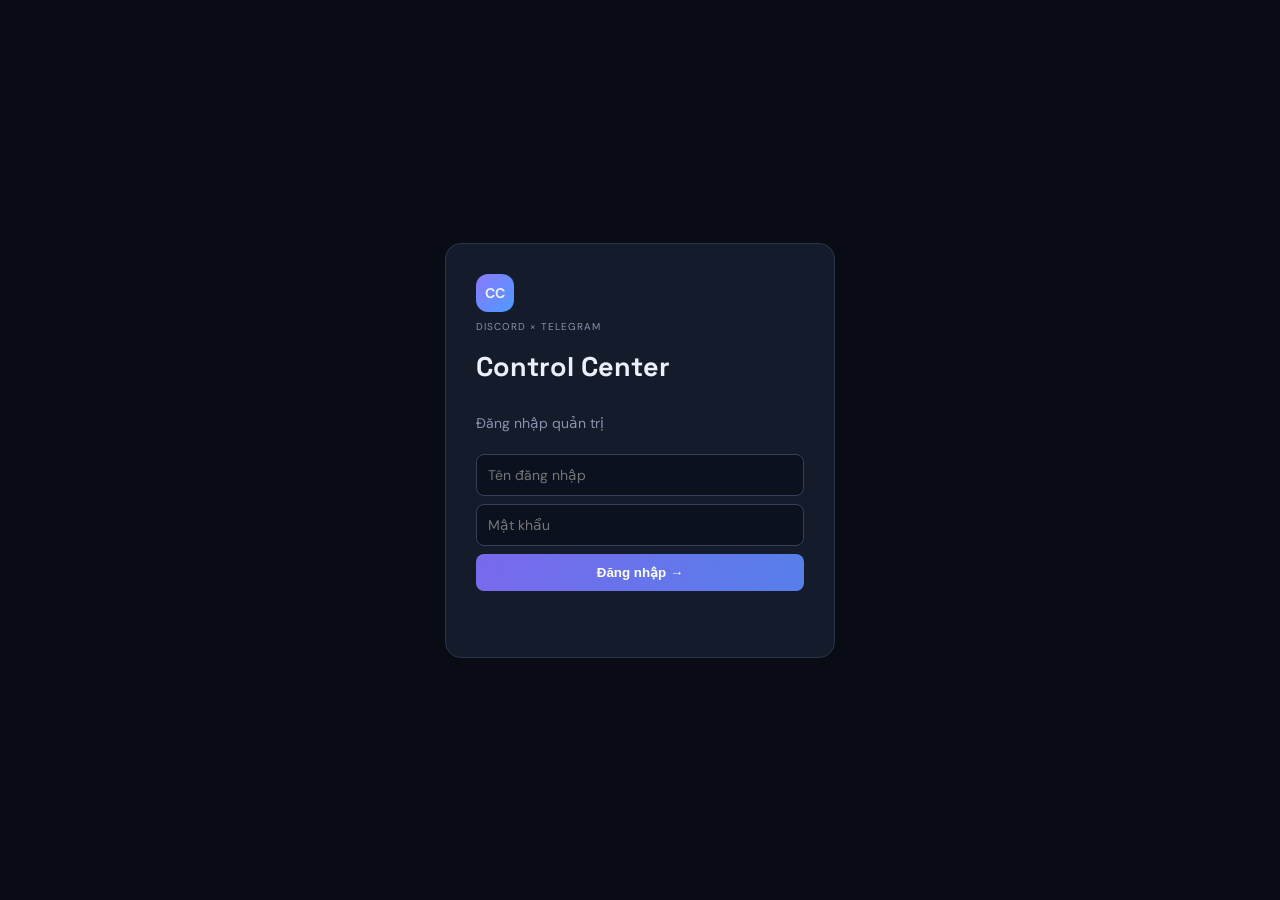
==== login.html @ 08da4bee "Add files via upload" ====
<!doctype html>
<html lang="vi">
<head>
  <meta charset="utf-8">
  <meta name="viewport" content="width=device-width,initial-scale=1">
  <title>Control Center Login</title>
  <link rel="stylesheet" href="./style.css">
</head>
<body class="login">
  <form id="loginForm">
    <div class="logo">CC</div>
    <small>DISCORD × TELEGRAM</small>
    <h1>Control Center</h1>
    <p>Đăng nhập quản trị</p>
    <input name="username" placeholder="Tên đăng nhập" required>
    <input name="password" type="password" placeholder="Mật khẩu" required>
    <button type="submit">Đăng nhập →</button>
    <p id="err"></p>
  </form>
  <script src="./config.js"></script>
  <script>
    const API = (window.API_BASE_URL || "").replace(/\\/$/, "");
    const form = document.getElementById("loginForm");
    const err = document.getElementById("err");
    form.onsubmit = async event => {
      event.preventDefault();
      err.textContent = "";
      try {
        const response = await fetch(API + "/api/login", {
          method: "POST",
          headers: { "Content-Type": "application/json" },
          credentials: "include",
          body: JSON.stringify(Object.fromEntries(new FormData(form)))
        });
        const result = await response.json().catch(() => ({}));
        if (response.ok) location.href = "./index.html";
        else err.textContent = result.error || "Đăng nhập thất bại";
      } catch (_) {
        err.textContent = "Không kết nối được backend. Kiểm tra config.js và HTTPS.";
      }
    };
  </script>
</body>
</html>
---- style.css ----
@import url('https://fonts.googleapis.com/css2?family=DM+Sans:wght@400;500;700&family=Space+Grotesk:wght@600;700&display=swap');*{box-sizing:border-box}body{margin:0;background:#090c15;color:#edf0fb;font:14px 'DM Sans',sans-serif}aside{position:fixed;inset:0 auto 0 0;width:220px;background:#101626;border-right:1px solid #28334a;padding:24px 18px}aside h3{font:700 16px 'Space Grotesk'}aside p,small{color:#8793ad;font-size:10px;letter-spacing:1px}nav{display:grid;gap:7px;margin:35px 0}nav a{color:#aeb8ce;text-decoration:none;padding:12px;border-radius:8px}nav a:hover{background:#292545;color:#c9beff}main{margin-left:220px;padding:35px;max-width:1500px}h1,h2{font-family:'Space Grotesk'}h1{font-size:30px;margin:8px 0}h2{font-size:18px}.logo{width:38px;height:38px;display:grid;place-items:center;background:linear-gradient(135deg,#8b78ff,#4c9bff);border-radius:12px;font-weight:bold}.stats{display:grid;grid-template-columns:repeat(4,1fr);gap:13px;margin:25px 0}.stats div,article{background:#141c2c;border:1px solid #29344b;border-radius:13px;padding:18px}.stats b{display:block;font:700 28px 'Space Grotesk';margin-top:10px}.grid{display:grid;grid-template-columns:1fr 1fr;gap:14px}form{display:grid;gap:8px;margin:14px 0}input,select,textarea{background:#0b111e;color:#eef1fb;border:1px solid #34405a;border-radius:8px;padding:11px;font:inherit}textarea{min-height:65px}button{background:linear-gradient(100deg,#7969ed,#567fe9);color:white;border:0;border-radius:8px;padding:11px;font-weight:bold;cursor:pointer}article>div>div{padding:9px 2px;border-top:1px solid #283149;color:#c4cce0;font-size:12px;overflow-wrap:anywhere}.hint{line-height:1.6}.login{min-height:100vh;display:grid;place-items:center}.login form{width:min(390px,90vw);background:#141c2c;border:1px solid #29344b;padding:30px;border-radius:16px}.login h1{font-size:27px}.login p{color:#8793ad}.login #err{color:#ff8188}@media(max-width:800px){aside{width:65px;padding:15px 7px}aside h3,aside p,nav a{font-size:0}nav a{padding:12px 3px}aside button{font-size:9px;padding:8px 2px}main{margin-left:65px;padding:20px 12px}.stats{grid-template-columns:1fr 1fr}.grid{grid-template-columns:1fr}}
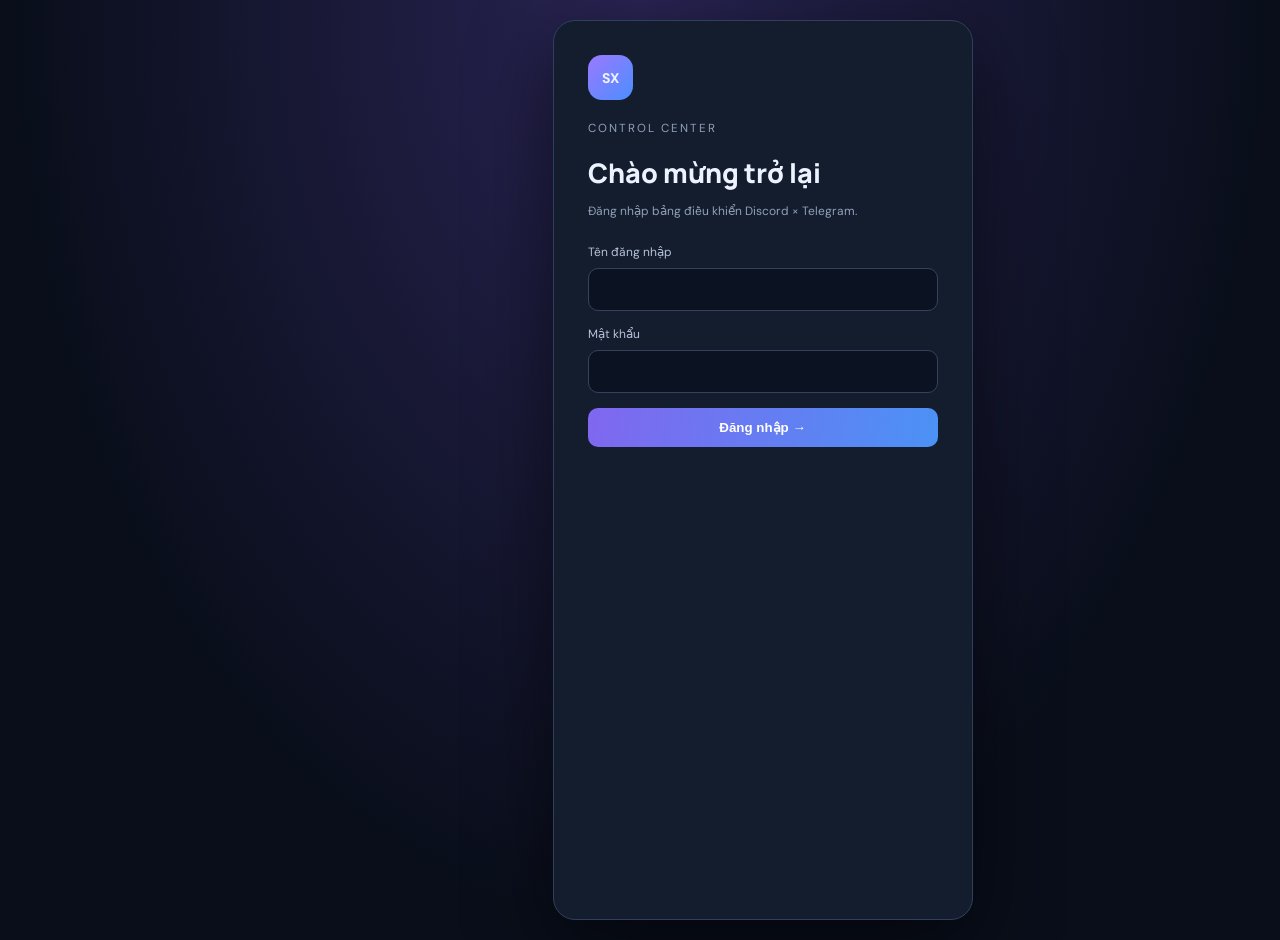
==== commit fb17dd1c: "Add files via upload" ====
--- a/login.html
+++ b/login.html
@@ -1,44 +1 @@
-<!doctype html>
-<html lang="vi">
-<head>
-  <meta charset="utf-8">
-  <meta name="viewport" content="width=device-width,initial-scale=1">
-  <title>Control Center Login</title>
-  <link rel="stylesheet" href="./style.css">
-</head>
-<body class="login">
-  <form id="loginForm">
-    <div class="logo">CC</div>
-    <small>DISCORD × TELEGRAM</small>
-    <h1>Control Center</h1>
-    <p>Đăng nhập quản trị</p>
-    <input name="username" placeholder="Tên đăng nhập" required>
-    <input name="password" type="password" placeholder="Mật khẩu" required>
-    <button type="submit">Đăng nhập →</button>
-    <p id="err"></p>
-  </form>
-  <script src="./config.js"></script>
-  <script>
-    const API = (window.API_BASE_URL || "").replace(/\\/$/, "");
-    const form = document.getElementById("loginForm");
-    const err = document.getElementById("err");
-    form.onsubmit = async event => {
-      event.preventDefault();
-      err.textContent = "";
-      try {
-        const response = await fetch(API + "/api/login", {
-          method: "POST",
-          headers: { "Content-Type": "application/json" },
-          credentials: "include",
-          body: JSON.stringify(Object.fromEntries(new FormData(form)))
-        });
-        const result = await response.json().catch(() => ({}));
-        if (response.ok) location.href = "./index.html";
-        else err.textContent = result.error || "Đăng nhập thất bại";
-      } catch (_) {
-        err.textContent = "Không kết nối được backend. Kiểm tra config.js và HTTPS.";
-      }
-    };
-  </script>
-</body>
-</html>
+<!doctype html><html lang="vi"><head><meta charset="utf-8"><meta name="viewport" content="width=device-width,initial-scale=1"><meta name="theme-color" content="#0b1020"><title>SilentX | Đăng nhập</title><link rel="stylesheet" href="./style.css"></head><body class="loginpage"><main class="loginbox"><b class="logo">SX</b><small>CONTROL CENTER</small><h1>Chào mừng trở lại</h1><p>Đăng nhập bảng điều khiển Discord × Telegram.</p><form id="f"><label>Tên đăng nhập<input name="username" autocomplete="username" required></label><label>Mật khẩu<input name="password" type="password" autocomplete="current-password" required></label><button class="primary">Đăng nhập →</button><div id="err"></div></form></main><script src="./config.js"></script><script>const API=(window.API_BASE_URL||"").replace(/\\/$/,"");f.onsubmit=async e=>{e.preventDefault();err.textContent="";try{let r=await fetch(API+"/api/login",{method:"POST",headers:{"Content-Type":"application/json"},credentials:"include",body:JSON.stringify(Object.fromEntries(new FormData(f)))}),d=await r.json().catch(()=>({}));if(r.ok)location.href="./index.html";else err.textContent=d.error||"Đăng nhập thất bại"}catch(x){err.textContent="Không kết nối backend. Kiểm tra config.js."}}</script></body></html>
--- a/style.css
+++ b/style.css
@@ -1 +1,5 @@
-@import url('https://fonts.googleapis.com/css2?family=DM+Sans:wght@400;500;700&family=Space+Grotesk:wght@600;700&display=swap');*{box-sizing:border-box}body{margin:0;background:#090c15;color:#edf0fb;font:14px 'DM Sans',sans-serif}aside{position:fixed;inset:0 auto 0 0;width:220px;background:#101626;border-right:1px solid #28334a;padding:24px 18px}aside h3{font:700 16px 'Space Grotesk'}aside p,small{color:#8793ad;font-size:10px;letter-spacing:1px}nav{display:grid;gap:7px;margin:35px 0}nav a{color:#aeb8ce;text-decoration:none;padding:12px;border-radius:8px}nav a:hover{background:#292545;color:#c9beff}main{margin-left:220px;padding:35px;max-width:1500px}h1,h2{font-family:'Space Grotesk'}h1{font-size:30px;margin:8px 0}h2{font-size:18px}.logo{width:38px;height:38px;display:grid;place-items:center;background:linear-gradient(135deg,#8b78ff,#4c9bff);border-radius:12px;font-weight:bold}.stats{display:grid;grid-template-columns:repeat(4,1fr);gap:13px;margin:25px 0}.stats div,article{background:#141c2c;border:1px solid #29344b;border-radius:13px;padding:18px}.stats b{display:block;font:700 28px 'Space Grotesk';margin-top:10px}.grid{display:grid;grid-template-columns:1fr 1fr;gap:14px}form{display:grid;gap:8px;margin:14px 0}input,select,textarea{background:#0b111e;color:#eef1fb;border:1px solid #34405a;border-radius:8px;padding:11px;font:inherit}textarea{min-height:65px}button{background:linear-gradient(100deg,#7969ed,#567fe9);color:white;border:0;border-radius:8px;padding:11px;font-weight:bold;cursor:pointer}article>div>div{padding:9px 2px;border-top:1px solid #283149;color:#c4cce0;font-size:12px;overflow-wrap:anywhere}.hint{line-height:1.6}.login{min-height:100vh;display:grid;place-items:center}.login form{width:min(390px,90vw);background:#141c2c;border:1px solid #29344b;padding:30px;border-radius:16px}.login h1{font-size:27px}.login p{color:#8793ad}.login #err{color:#ff8188}@media(max-width:800px){aside{width:65px;padding:15px 7px}aside h3,aside p,nav a{font-size:0}nav a{padding:12px 3px}aside button{font-size:9px;padding:8px 2px}main{margin-left:65px;padding:20px 12px}.stats{grid-template-columns:1fr 1fr}.grid{grid-template-columns:1fr}}+@import url('https://fonts.googleapis.com/css2?family=DM+Sans:wght@400;500;600;700;800&family=Manrope:wght@500;600;700;800&display=swap');
+:root{--bg:#090e1a;--panel:#131d2e;--line:#293750;--text:#edf2ff;--muted:#91a0b9;--purple:#8d7aff;--blue:#559cff}*{box-sizing:border-box}body{margin:0;background:var(--bg);color:var(--text);font:14px 'DM Sans',sans-serif}.sidebar{position:fixed;inset:0 auto 0 0;width:245px;padding:26px 17px;background:#0e1626;border-right:1px solid #253149;display:flex;flex-direction:column;z-index:5}.brand{display:flex;align-items:center;gap:12px;color:white;text-decoration:none;padding:0 8px 36px}.logo{display:grid;place-items:center;width:40px;height:40px;border-radius:13px;background:linear-gradient(135deg,#9b79ff,#4b8eff);font-weight:800}.brand strong,.brand small{display:block}.brand strong{font:800 17px Manrope}.brand small{font-size:9px;letter-spacing:1.5px;color:#8290aa;margin-top:3px}.label,.heading small{font-size:10px;letter-spacing:1.6px;color:#8391aa;font-weight:700}.label{padding:0 10px 12px}nav{display:grid;gap:6px}.nav{border:0;border-radius:10px;background:none;color:#a8b4ca;text-align:left;padding:13px;font-weight:600}.nav:hover,.nav.active{background:#282348;color:#d1c8ff}.nav.active{box-shadow:inset 3px 0 #947fff}.sidebottom{margin-top:auto;color:#7e8da7;font-size:11px}.sidebottom small{display:block;padding:13px 8px;border-top:1px solid #263148}.sidebottom small:first-letter{color:#47d9a7}.logout{width:100%;padding:12px;border:1px solid #34415a;border-radius:10px;background:#172338;color:#e3eaff;text-align:left}main{margin-left:245px;min-height:100vh}header{height:68px;position:sticky;top:0;z-index:3;background:#0b1220ed;backdrop-filter:blur(14px);border-bottom:1px solid #202c42;display:flex;align-items:center;justify-content:space-between;padding:0 38px;color:#8593ad;font-size:11px}header b{color:#e5ebfa}.online{color:#aab8cd}.content{max-width:1400px;margin:auto;padding:36px 38px 20px}.page{display:none}.page.active{display:block;animation:fade .2s}@keyframes fade{from{opacity:.5;transform:translateY(4px)}to{opacity:1;transform:none}}.heading{display:flex;align-items:flex-end;justify-content:space-between;gap:15px;margin-bottom:27px}.heading h1{font:800 clamp(26px,3vw,34px) Manrope;letter-spacing:-1px;margin:8px 0}.heading p,.sectiontitle p{margin:0;color:var(--muted);font-size:13px}.pill{border:1px solid #245043;background:#102b28;color:#a0e7d0;border-radius:30px;padding:9px 13px;font-size:11px;white-space:nowrap}.stats{display:grid;grid-template-columns:repeat(4,1fr);gap:14px}.stats article,.panel,.quick button{background:linear-gradient(145deg,#172236,#121b2b);border:1px solid var(--line);border-radius:17px;box-shadow:0 12px 30px #0002}.stats article{padding:19px;min-height:130px}.stats small,.stats label{display:block;color:#a2afc4;font-size:11px}.stats strong{display:block;font:800 30px Manrope;margin:12px 0 2px}.stats label{color:#75849d;font-size:10px}.sectiontitle{margin:30px 0 13px}.sectiontitle h2,.panel h2{font:700 17px Manrope;margin:0 0 6px}.sectiontitle p{font-size:11px}.quick{display:grid;grid-template-columns:repeat(3,1fr);gap:13px}.quick button{text-align:left;padding:17px;color:var(--text);min-height:115px}.quick button:hover{border-color:#6875a0;transform:translateY(-2px)}.quick b{display:grid;place-items:center;width:34px;height:34px;border-radius:11px;background:#7866ff26;color:#c1b6ff;font-size:19px;margin-bottom:12px}.quick strong,.quick small{display:block}.quick strong{font-size:13px}.quick small{color:var(--muted);font-size:11px;margin-top:5px}.panel{padding:22px}.form{display:grid;grid-template-columns:repeat(2,minmax(0,1fr));gap:15px;margin-top:20px}.form label{display:grid;gap:8px;color:#aebbd0;font-size:11px;font-weight:700}.form input,.form select,.form textarea{width:100%;border:1px solid #35425b;background:#0b1322;color:#eef3ff;border-radius:10px;padding:12px;outline:0;font:inherit;min-height:44px}.form input:focus,.form select:focus,.form textarea:focus{border-color:#8d7aff;box-shadow:0 0 0 3px #8d7aff20}.form textarea{resize:vertical}.form .wide{grid-column:1/-1}.primary,.secondary{border:0;border-radius:10px;padding:12px 16px;background:linear-gradient(100deg,#8067ef,#4b92f5);color:white;font-weight:700}.form .primary{justify-self:start}.secondary{background:#1c2a40;border:1px solid #394963}.list{display:grid;gap:10px}.list>div:not(.empty){padding:14px;background:#0c1525;border:1px solid #293750;border-radius:11px;line-height:1.7;color:#cbd6e9;font-size:12px}.list button{border:1px solid #40506b;background:#1b2940;color:white;border-radius:8px;padding:7px 10px;margin:7px 6px 0 0}.backups{display:grid;grid-template-columns:repeat(2,1fr);gap:15px}.backupicon{display:grid;place-items:center;width:42px;height:42px;border-radius:12px;background:#7968ff25;color:#c4baff;font-size:20px;margin-bottom:17px}.backups p{color:var(--muted);font-size:12px;line-height:1.6;margin:10px 0 20px}.notice{margin-top:16px;padding:16px;background:#191d34;border:1px solid #38345e;border-radius:13px;color:#b9b5df;font-size:12px;line-height:1.6}.empty{min-height:125px;display:grid;place-content:center;text-align:center;color:#93a0b6;gap:7px}.empty b{color:#d9e2f4}footer{text-align:center;color:#66748e;font-size:10px;padding:35px 0 10px}#menu{display:none}#scrim{display:none}#toast{position:fixed;z-index:20;bottom:20px;right:20px;background:#1b2940;border:1px solid #455777;color:white;padding:12px 16px;border-radius:11px;opacity:0;pointer-events:none;transition:.2s}#toast.show{opacity:1}
+@media(max-width:950px){.sidebar{width:215px}main{margin-left:215px}.content{padding:28px 23px}header{padding:0 23px}.stats{grid-template-columns:repeat(2,1fr)}}
+@media(max-width:650px){.sidebar{width:270px;transform:translateX(-110%);transition:.25s;box-shadow:20px 0 50px #0008}.sidebar.open{transform:translateX(0)}main{margin:0}header{height:59px;padding:0 15px;justify-content:flex-start;gap:12px}#menu{display:block;border:1px solid #34415a;background:#172338;color:white;border-radius:9px;padding:8px 11px}.online{margin-left:auto;font-size:10px}.content{padding:24px 15px}.heading{align-items:flex-start;flex-direction:column;margin-bottom:20px}.heading h1{font-size:27px}.heading p{font-size:12px;line-height:1.5}.stats{gap:9px}.stats article{padding:14px;min-height:112px;border-radius:14px}.stats strong{font-size:26px}.quick{grid-template-columns:1fr;gap:9px}.quick button{min-height:88px;padding:14px}.quick b{float:left;margin:0 12px 0 0}.quick strong{padding-top:2px}.quick small{padding-top:4px}.panel{padding:16px;border-radius:14px}.form{grid-template-columns:1fr;gap:13px}.form .wide{grid-column:auto}.form .primary{width:100%}.backups{grid-template-columns:1fr}.pill{font-size:10px}#scrim.show{display:block;position:fixed;inset:0;background:#0009;z-index:4}#toast{left:12px;right:12px;bottom:12px;text-align:center}}
+.loginpage{min-height:100vh;display:grid;place-items:center;padding:20px;background:radial-gradient(ellipse at top,#292454,#090e1a 70%)}.loginbox{width:min(100%,420px);padding:34px;background:#131d2e;border:1px solid #30405c;border-radius:22px;box-shadow:0 25px 80px #0008}.loginbox>.logo{display:grid;place-items:center;width:45px;height:45px;border-radius:14px;background:linear-gradient(135deg,#9b79ff,#4b8eff);margin-bottom:18px}.loginbox>small{color:#91a0b9;letter-spacing:2px}.loginbox h1{font:800 27px Manrope;margin:18px 0 6px}.loginbox p{color:#91a0b9;font-size:12px;margin-bottom:25px}.loginbox form{display:grid;gap:15px}.loginbox label{display:grid;gap:8px;color:#b6c2d6;font-size:12px}.loginbox input{padding:13px;border:1px solid #35425b;background:#0b1322;color:white;border-radius:10px}.loginbox #err{color:#ff9e9e;font-size:12px;min-height:15px}
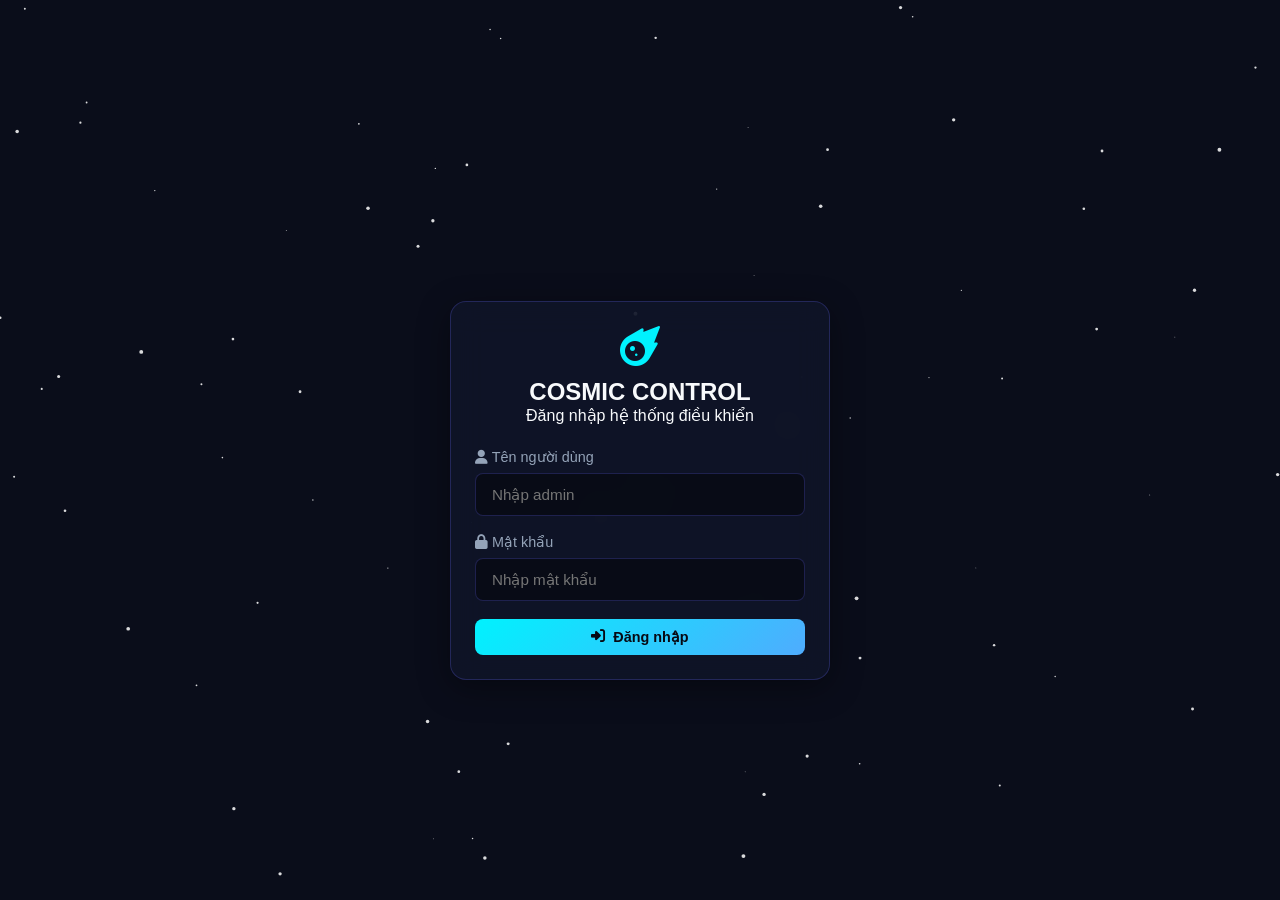
==== commit bd1e837e: "Add files via upload" ====
--- a/login.html
+++ b/login.html
@@ -1 +1,81 @@
-<!doctype html><html lang="vi"><head><meta charset="utf-8"><meta name="viewport" content="width=device-width,initial-scale=1"><meta name="theme-color" content="#0b1020"><title>SilentX | Đăng nhập</title><link rel="stylesheet" href="./style.css"></head><body class="loginpage"><main class="loginbox"><b class="logo">SX</b><small>CONTROL CENTER</small><h1>Chào mừng trở lại</h1><p>Đăng nhập bảng điều khiển Discord × Telegram.</p><form id="f"><label>Tên đăng nhập<input name="username" autocomplete="username" required></label><label>Mật khẩu<input name="password" type="password" autocomplete="current-password" required></label><button class="primary">Đăng nhập →</button><div id="err"></div></form></main><script src="./config.js"></script><script>const API=(window.API_BASE_URL||"").replace(/\\/$/,"");f.onsubmit=async e=>{e.preventDefault();err.textContent="";try{let r=await fetch(API+"/api/login",{method:"POST",headers:{"Content-Type":"application/json"},credentials:"include",body:JSON.stringify(Object.fromEntries(new FormData(f)))}),d=await r.json().catch(()=>({}));if(r.ok)location.href="./index.html";else err.textContent=d.error||"Đăng nhập thất bại"}catch(x){err.textContent="Không kết nối backend. Kiểm tra config.js."}}</script></body></html>+<!DOCTYPE html>
+<html lang="vi">
+<head>
+  <meta charset="UTF-8">
+  <meta name="viewport" content="width=device-width, initial-scale=1.0">
+  <title>Đăng nhập - Cosmic Control Center</title>
+  <link rel="stylesheet" href="style.css">
+  <link rel="stylesheet" href="https://cdnjs.cloudflare.com/ajax/libs/font-awesome/6.5.1/css/all.min.css">
+</head>
+<body class="auth-page">
+  <canvas id="galaxy-bg"></canvas>
+
+  <div class="login-wrapper">
+    <div class="glass-card auth-card">
+      <div class="auth-header">
+        <i class="fa-solid fa-meteor brand-icon"></i>
+        <h2>COSMIC CONTROL</h2>
+        <p>Đăng nhập hệ thống điều khiển</p>
+      </div>
+
+      <form id="login-form">
+        <div class="form-group">
+          <label><i class="fa-solid fa-user"></i> Tên người dùng</label>
+          <input type="text" id="username" placeholder="Nhập admin" required>
+        </div>
+
+        <div class="form-group">
+          <label><i class="fa-solid fa-lock"></i> Mật khẩu</label>
+          <input type="password" id="password" placeholder="Nhập mật khẩu" required>
+        </div>
+
+        <button type="submit" class="btn btn-primary btn-block">
+          <i class="fa-solid fa-right-to-bracket"></i> Đăng nhập
+        </button>
+      </form>
+    </div>
+  </div>
+
+  <script>
+    // Particle galaxy nhỏ cho login
+    const canvas = document.getElementById('galaxy-bg');
+    if (canvas) {
+      const ctx = canvas.getContext('2d');
+      let w = canvas.width = window.innerWidth;
+      let h = canvas.height = window.innerHeight;
+      const stars = Array.from({ length: 90 }, () => ({
+        x: Math.random() * w,
+        y: Math.random() * h,
+        r: Math.random() * 1.6 + 0.4,
+        speed: Math.random() * 0.4 + 0.1
+      }));
+      function draw() {
+        ctx.clearRect(0,0,w,h);
+        ctx.fillStyle = '#0a0d1a';
+        ctx.fillRect(0,0,w,h);
+        ctx.fillStyle = 'rgba(255,255,255,0.85)';
+        stars.forEach(s => {
+          ctx.beginPath();
+          ctx.arc(s.x, s.y, s.r, 0, Math.PI * 2);
+          ctx.fill();
+          s.y -= s.speed;
+          if (s.y < 0) s.y = h;
+        });
+        requestAnimationFrame(draw);
+      }
+      draw();
+      window.addEventListener('resize', () => {
+        w = canvas.width = window.innerWidth;
+        h = canvas.height = window.innerHeight;
+      });
+    }
+
+    document.getElementById('login-form').addEventListener('submit', (e) => {
+      e.preventDefault();
+      localStorage.setItem('cosmic_token', 'logged_in_valid_token');
+      localStorage.setItem('cosmic_user', document.getElementById('username').value);
+      window.location.href = 'index.html';
+    });
+  </script>
+</body>
+</html>
--- a/style.css
+++ b/style.css
@@ -1,5 +1,476 @@
-@import url('https://fonts.googleapis.com/css2?family=DM+Sans:wght@400;500;600;700;800&family=Manrope:wght@500;600;700;800&display=swap');
-:root{--bg:#090e1a;--panel:#131d2e;--line:#293750;--text:#edf2ff;--muted:#91a0b9;--purple:#8d7aff;--blue:#559cff}*{box-sizing:border-box}body{margin:0;background:var(--bg);color:var(--text);font:14px 'DM Sans',sans-serif}.sidebar{position:fixed;inset:0 auto 0 0;width:245px;padding:26px 17px;background:#0e1626;border-right:1px solid #253149;display:flex;flex-direction:column;z-index:5}.brand{display:flex;align-items:center;gap:12px;color:white;text-decoration:none;padding:0 8px 36px}.logo{display:grid;place-items:center;width:40px;height:40px;border-radius:13px;background:linear-gradient(135deg,#9b79ff,#4b8eff);font-weight:800}.brand strong,.brand small{display:block}.brand strong{font:800 17px Manrope}.brand small{font-size:9px;letter-spacing:1.5px;color:#8290aa;margin-top:3px}.label,.heading small{font-size:10px;letter-spacing:1.6px;color:#8391aa;font-weight:700}.label{padding:0 10px 12px}nav{display:grid;gap:6px}.nav{border:0;border-radius:10px;background:none;color:#a8b4ca;text-align:left;padding:13px;font-weight:600}.nav:hover,.nav.active{background:#282348;color:#d1c8ff}.nav.active{box-shadow:inset 3px 0 #947fff}.sidebottom{margin-top:auto;color:#7e8da7;font-size:11px}.sidebottom small{display:block;padding:13px 8px;border-top:1px solid #263148}.sidebottom small:first-letter{color:#47d9a7}.logout{width:100%;padding:12px;border:1px solid #34415a;border-radius:10px;background:#172338;color:#e3eaff;text-align:left}main{margin-left:245px;min-height:100vh}header{height:68px;position:sticky;top:0;z-index:3;background:#0b1220ed;backdrop-filter:blur(14px);border-bottom:1px solid #202c42;display:flex;align-items:center;justify-content:space-between;padding:0 38px;color:#8593ad;font-size:11px}header b{color:#e5ebfa}.online{color:#aab8cd}.content{max-width:1400px;margin:auto;padding:36px 38px 20px}.page{display:none}.page.active{display:block;animation:fade .2s}@keyframes fade{from{opacity:.5;transform:translateY(4px)}to{opacity:1;transform:none}}.heading{display:flex;align-items:flex-end;justify-content:space-between;gap:15px;margin-bottom:27px}.heading h1{font:800 clamp(26px,3vw,34px) Manrope;letter-spacing:-1px;margin:8px 0}.heading p,.sectiontitle p{margin:0;color:var(--muted);font-size:13px}.pill{border:1px solid #245043;background:#102b28;color:#a0e7d0;border-radius:30px;padding:9px 13px;font-size:11px;white-space:nowrap}.stats{display:grid;grid-template-columns:repeat(4,1fr);gap:14px}.stats article,.panel,.quick button{background:linear-gradient(145deg,#172236,#121b2b);border:1px solid var(--line);border-radius:17px;box-shadow:0 12px 30px #0002}.stats article{padding:19px;min-height:130px}.stats small,.stats label{display:block;color:#a2afc4;font-size:11px}.stats strong{display:block;font:800 30px Manrope;margin:12px 0 2px}.stats label{color:#75849d;font-size:10px}.sectiontitle{margin:30px 0 13px}.sectiontitle h2,.panel h2{font:700 17px Manrope;margin:0 0 6px}.sectiontitle p{font-size:11px}.quick{display:grid;grid-template-columns:repeat(3,1fr);gap:13px}.quick button{text-align:left;padding:17px;color:var(--text);min-height:115px}.quick button:hover{border-color:#6875a0;transform:translateY(-2px)}.quick b{display:grid;place-items:center;width:34px;height:34px;border-radius:11px;background:#7866ff26;color:#c1b6ff;font-size:19px;margin-bottom:12px}.quick strong,.quick small{display:block}.quick strong{font-size:13px}.quick small{color:var(--muted);font-size:11px;margin-top:5px}.panel{padding:22px}.form{display:grid;grid-template-columns:repeat(2,minmax(0,1fr));gap:15px;margin-top:20px}.form label{display:grid;gap:8px;color:#aebbd0;font-size:11px;font-weight:700}.form input,.form select,.form textarea{width:100%;border:1px solid #35425b;background:#0b1322;color:#eef3ff;border-radius:10px;padding:12px;outline:0;font:inherit;min-height:44px}.form input:focus,.form select:focus,.form textarea:focus{border-color:#8d7aff;box-shadow:0 0 0 3px #8d7aff20}.form textarea{resize:vertical}.form .wide{grid-column:1/-1}.primary,.secondary{border:0;border-radius:10px;padding:12px 16px;background:linear-gradient(100deg,#8067ef,#4b92f5);color:white;font-weight:700}.form .primary{justify-self:start}.secondary{background:#1c2a40;border:1px solid #394963}.list{display:grid;gap:10px}.list>div:not(.empty){padding:14px;background:#0c1525;border:1px solid #293750;border-radius:11px;line-height:1.7;color:#cbd6e9;font-size:12px}.list button{border:1px solid #40506b;background:#1b2940;color:white;border-radius:8px;padding:7px 10px;margin:7px 6px 0 0}.backups{display:grid;grid-template-columns:repeat(2,1fr);gap:15px}.backupicon{display:grid;place-items:center;width:42px;height:42px;border-radius:12px;background:#7968ff25;color:#c4baff;font-size:20px;margin-bottom:17px}.backups p{color:var(--muted);font-size:12px;line-height:1.6;margin:10px 0 20px}.notice{margin-top:16px;padding:16px;background:#191d34;border:1px solid #38345e;border-radius:13px;color:#b9b5df;font-size:12px;line-height:1.6}.empty{min-height:125px;display:grid;place-content:center;text-align:center;color:#93a0b6;gap:7px}.empty b{color:#d9e2f4}footer{text-align:center;color:#66748e;font-size:10px;padding:35px 0 10px}#menu{display:none}#scrim{display:none}#toast{position:fixed;z-index:20;bottom:20px;right:20px;background:#1b2940;border:1px solid #455777;color:white;padding:12px 16px;border-radius:11px;opacity:0;pointer-events:none;transition:.2s}#toast.show{opacity:1}
-@media(max-width:950px){.sidebar{width:215px}main{margin-left:215px}.content{padding:28px 23px}header{padding:0 23px}.stats{grid-template-columns:repeat(2,1fr)}}
-@media(max-width:650px){.sidebar{width:270px;transform:translateX(-110%);transition:.25s;box-shadow:20px 0 50px #0008}.sidebar.open{transform:translateX(0)}main{margin:0}header{height:59px;padding:0 15px;justify-content:flex-start;gap:12px}#menu{display:block;border:1px solid #34415a;background:#172338;color:white;border-radius:9px;padding:8px 11px}.online{margin-left:auto;font-size:10px}.content{padding:24px 15px}.heading{align-items:flex-start;flex-direction:column;margin-bottom:20px}.heading h1{font-size:27px}.heading p{font-size:12px;line-height:1.5}.stats{gap:9px}.stats article{padding:14px;min-height:112px;border-radius:14px}.stats strong{font-size:26px}.quick{grid-template-columns:1fr;gap:9px}.quick button{min-height:88px;padding:14px}.quick b{float:left;margin:0 12px 0 0}.quick strong{padding-top:2px}.quick small{padding-top:4px}.panel{padding:16px;border-radius:14px}.form{grid-template-columns:1fr;gap:13px}.form .wide{grid-column:auto}.form .primary{width:100%}.backups{grid-template-columns:1fr}.pill{font-size:10px}#scrim.show{display:block;position:fixed;inset:0;background:#0009;z-index:4}#toast{left:12px;right:12px;bottom:12px;text-align:center}}
-.loginpage{min-height:100vh;display:grid;place-items:center;padding:20px;background:radial-gradient(ellipse at top,#292454,#090e1a 70%)}.loginbox{width:min(100%,420px);padding:34px;background:#131d2e;border:1px solid #30405c;border-radius:22px;box-shadow:0 25px 80px #0008}.loginbox>.logo{display:grid;place-items:center;width:45px;height:45px;border-radius:14px;background:linear-gradient(135deg,#9b79ff,#4b8eff);margin-bottom:18px}.loginbox>small{color:#91a0b9;letter-spacing:2px}.loginbox h1{font:800 27px Manrope;margin:18px 0 6px}.loginbox p{color:#91a0b9;font-size:12px;margin-bottom:25px}.loginbox form{display:grid;gap:15px}.loginbox label{display:grid;gap:8px;color:#b6c2d6;font-size:12px}.loginbox input{padding:13px;border:1px solid #35425b;background:#0b1322;color:white;border-radius:10px}.loginbox #err{color:#ff9e9e;font-size:12px;min-height:15px}+/* ============================================================
+   COSMIC GALAXY & GLASSMORPHISM THEME
+   Tối ưu cho GitHub Pages & Hosting Panel
+   ============================================================ */
+
+:root {
+  --bg-dark: #070913;
+  --glass-bg: rgba(18, 24, 45, 0.65);
+  --glass-border: rgba(99, 102, 241, 0.25);
+  --glass-blur: 16px;
+  --cyan-glow: #00f2fe;
+  --indigo-glow: #6366f1;
+  --pink-glow: #ec4899;
+  --text-main: #f8fafc;
+  --text-muted: #94a3b8;
+  --radius-lg: 16px;
+  --radius-sm: 8px;
+}
+
+* {
+  margin: 0;
+  padding: 0;
+  box-sizing: border-box;
+  font-family: -apple-system, BlinkMacSystemFont, "Segoe UI", Roboto, "Helvetica Neue", Arial, sans-serif;
+}
+
+body {
+  background-color: var(--bg-dark);
+  color: var(--text-main);
+  min-height: 100vh;
+  overflow-x: hidden;
+  position: relative;
+}
+
+#galaxy-bg {
+  position: fixed;
+  top: 0;
+  left: 0;
+  width: 100vw;
+  height: 100vh;
+  z-index: -1;
+  pointer-events: none;
+}
+
+/* Glass Card */
+.glass-card {
+  background: var(--glass-bg);
+  backdrop-filter: blur(var(--glass-blur));
+  -webkit-backdrop-filter: blur(var(--glass-blur));
+  border: 1px solid var(--glass-border);
+  border-radius: var(--radius-lg);
+  padding: 24px;
+  box-shadow: 0 8px 32px 0 rgba(0, 0, 0, 0.37);
+  transition: transform 0.25s ease, border-color 0.25s ease, box-shadow 0.25s ease;
+}
+
+.glass-card:hover {
+  border-color: rgba(0, 242, 254, 0.4);
+  box-shadow: 0 12px 40px 0 rgba(0, 242, 254, 0.15);
+}
+
+/* Topbar */
+.topbar {
+  display: flex;
+  align-items: center;
+  justify-content: space-between;
+  padding: 16px 24px;
+  background: rgba(10, 14, 28, 0.8);
+  backdrop-filter: blur(12px);
+  border-bottom: 1px solid var(--glass-border);
+  position: sticky;
+  top: 0;
+  z-index: 100;
+}
+
+.topbar .logo {
+  display: flex;
+  align-items: center;
+  gap: 12px;
+  font-size: 1.25rem;
+  font-weight: 700;
+  background: linear-gradient(135deg, var(--cyan-glow), #4facfe);
+  -webkit-background-clip: text;
+  -webkit-text-fill-color: transparent;
+}
+
+.icon-btn {
+  background: transparent;
+  border: 1px solid var(--glass-border);
+  color: var(--text-main);
+  width: 42px;
+  height: 42px;
+  border-radius: var(--radius-sm);
+  display: flex;
+  align-items: center;
+  justify-content: center;
+  font-size: 1.2rem;
+  cursor: pointer;
+  transition: all 0.2s;
+}
+
+.icon-btn:hover {
+  background: rgba(99, 102, 241, 0.2);
+  border-color: var(--cyan-glow);
+  color: var(--cyan-glow);
+}
+
+.user-status {
+  display: flex;
+  align-items: center;
+  gap: 8px;
+  font-size: 0.9rem;
+  color: var(--text-muted);
+}
+
+.status-dot {
+  width: 10px;
+  height: 10px;
+  border-radius: 50%;
+  background: #10b981;
+  box-shadow: 0 0 10px #10b981;
+}
+
+/* Sidebar Menu 3 Gạch */
+.sidebar {
+  position: fixed;
+  top: 0;
+  left: -320px;
+  width: 300px;
+  height: 100vh;
+  background: rgba(10, 13, 26, 0.95);
+  backdrop-filter: blur(20px);
+  border-right: 1px solid var(--glass-border);
+  z-index: 200;
+  display: flex;
+  flex-direction: column;
+  transition: left 0.3s cubic-bezier(0.4, 0, 0.2, 1);
+  box-shadow: 5px 0 25px rgba(0,0,0,0.5);
+}
+
+.sidebar.open {
+  left: 0;
+}
+
+.overlay {
+  position: fixed;
+  inset: 0;
+  background: rgba(0, 0, 0, 0.6);
+  backdrop-filter: blur(4px);
+  z-index: 150;
+  display: none;
+}
+
+.overlay.open {
+  display: block;
+}
+
+.sidebar-header {
+  display: flex;
+  align-items: center;
+  justify-content: space-between;
+  padding: 24px;
+  border-bottom: 1px solid rgba(255,255,255,0.06);
+}
+
+.sidebar-header .brand {
+  display: flex;
+  align-items: center;
+  gap: 10px;
+  font-size: 1.1rem;
+  font-weight: 700;
+  color: var(--cyan-glow);
+}
+
+.sidebar-nav {
+  display: flex;
+  flex-direction: column;
+  gap: 8px;
+  padding: 20px;
+  flex: 1;
+}
+
+.nav-tab {
+  display: flex;
+  align-items: center;
+  gap: 14px;
+  background: transparent;
+  border: 1px solid transparent;
+  color: var(--text-muted);
+  padding: 14px 18px;
+  border-radius: var(--radius-sm);
+  font-size: 1rem;
+  cursor: pointer;
+  text-align: left;
+  transition: all 0.2s;
+}
+
+.nav-tab i {
+  font-size: 1.1rem;
+  width: 24px;
+}
+
+.nav-tab:hover {
+  background: rgba(99, 102, 241, 0.15);
+  color: var(--text-main);
+}
+
+.nav-tab.active {
+  background: linear-gradient(135deg, rgba(99, 102, 241, 0.3), rgba(0, 242, 254, 0.2));
+  color: var(--cyan-glow);
+  border-color: rgba(0, 242, 254, 0.4);
+  font-weight: 600;
+}
+
+.sidebar-footer {
+  padding: 20px;
+  border-top: 1px solid rgba(255,255,255,0.06);
+}
+
+.logout-link {
+  color: #f87171;
+  text-decoration: none;
+  display: flex;
+  align-items: center;
+  gap: 10px;
+  font-size: 0.95rem;
+}
+
+/* Nội dung Tab */
+.main-content {
+  padding: 24px;
+  max-width: 1200px;
+  margin: 0 auto;
+}
+
+.tab-pane {
+  display: none;
+  animation: fadeIn 0.3s ease-in-out;
+}
+
+.tab-pane.active {
+  display: block;
+}
+
+@keyframes fadeIn {
+  from { opacity: 0; transform: translateY(8px); }
+  to { opacity: 1; transform: translateY(0); }
+}
+
+/* Card Grids */
+.grid-cards {
+  display: grid;
+  grid-template-columns: repeat(auto-fit, minmax(280px, 1fr));
+  gap: 20px;
+  margin-bottom: 24px;
+}
+
+.stat-card {
+  display: flex;
+  align-items: center;
+  gap: 18px;
+}
+
+.card-icon {
+  width: 54px;
+  height: 54px;
+  border-radius: 14px;
+  display: flex;
+  align-items: center;
+  justify-content: center;
+  font-size: 1.5rem;
+}
+
+.card-icon.cyan { background: rgba(0, 242, 254, 0.15); color: var(--cyan-glow); }
+.card-icon.purple { background: rgba(99, 102, 241, 0.15); color: #818cf8; }
+.card-icon.pink { background: rgba(236, 72, 153, 0.15); color: var(--pink-glow); }
+
+.card-info {
+  flex: 1;
+}
+
+.card-info h3 {
+  font-size: 0.85rem;
+  color: var(--text-muted);
+  text-transform: uppercase;
+  letter-spacing: 0.5px;
+}
+
+.card-info p {
+  font-size: 1.3rem;
+  font-weight: 700;
+  margin: 4px 0 8px;
+}
+
+.progress-bar {
+  width: 100%;
+  height: 6px;
+  background: rgba(255, 255, 255, 0.1);
+  border-radius: 3px;
+  overflow: hidden;
+}
+
+.progress-bar .fill {
+  height: 100%;
+  background: var(--cyan-glow);
+}
+.progress-bar .purple-fill { background: #818cf8; }
+.progress-bar .pink-fill { background: var(--pink-glow); }
+
+/* Live Terminal */
+.live-console .card-header {
+  display: flex;
+  align-items: center;
+  justify-content: space-between;
+  margin-bottom: 14px;
+}
+
+.terminal-body {
+  background: #05070d;
+  border: 1px solid rgba(255, 255, 255, 0.08);
+  border-radius: var(--radius-sm);
+  padding: 16px;
+  font-family: monospace;
+  font-size: 0.9rem;
+  height: 220px;
+  overflow-y: auto;
+  display: flex;
+  flex-direction: column;
+  gap: 6px;
+}
+
+.log-line.info { color: #38bdf8; }
+.log-line.success { color: #4ade80; }
+.log-line.warn { color: #facc15; }
+
+/* Bot Cards */
+.grid-two {
+  display: grid;
+  grid-template-columns: repeat(auto-fit, minmax(320px, 1fr));
+  gap: 20px;
+}
+
+.bot-card .card-header {
+  display: flex;
+  align-items: center;
+  justify-content: space-between;
+  margin-bottom: 12px;
+}
+
+.bot-title {
+  display: flex;
+  align-items: center;
+  gap: 12px;
+}
+
+.bot-title i { font-size: 1.8rem; }
+.discord-color { color: #5865F2; }
+.telegram-color { color: #229ED9; }
+
+.badge {
+  padding: 4px 10px;
+  border-radius: 20px;
+  font-size: 0.75rem;
+  font-weight: 600;
+}
+
+.badge.online {
+  background: rgba(16, 185, 129, 0.15);
+  color: #34d399;
+  border: 1px solid rgba(16, 185, 129, 0.4);
+}
+
+.bot-desc {
+  color: var(--text-muted);
+  font-size: 0.9rem;
+  line-height: 1.5;
+  margin-bottom: 18px;
+}
+
+.btn-group {
+  display: flex;
+  gap: 10px;
+  flex-wrap: wrap;
+}
+
+/* Nút bấm */
+.btn {
+  padding: 10px 18px;
+  border-radius: var(--radius-sm);
+  border: none;
+  font-weight: 600;
+  cursor: pointer;
+  display: inline-flex;
+  align-items: center;
+  gap: 8px;
+  font-size: 0.9rem;
+  transition: all 0.2s;
+}
+
+.btn-primary { background: linear-gradient(135deg, #00f2fe, #4facfe); color: #070913; }
+.btn-primary:hover { opacity: 0.9; transform: translateY(-1px); }
+
+.btn-success { background: #10b981; color: white; }
+.btn-success:hover { background: #059669; }
+
+.btn-danger { background: #ef4444; color: white; }
+.btn-danger:hover { background: #dc2626; }
+
+.btn-secondary { background: rgba(255, 255, 255, 0.1); color: var(--text-main); }
+.btn-secondary:hover { background: rgba(255, 255, 255, 0.2); }
+
+.btn-sm { padding: 6px 12px; font-size: 0.8rem; }
+.btn-block { width: 100%; justify-content: center; }
+
+/* Bảng */
+.table-responsive {
+  overflow-x: auto;
+  margin-top: 16px;
+}
+
+.glass-table {
+  width: 100%;
+  border-collapse: collapse;
+  text-align: left;
+}
+
+.glass-table th, .glass-table td {
+  padding: 12px 16px;
+  border-bottom: 1px solid rgba(255, 255, 255, 0.08);
+}
+
+.glass-table th {
+  color: var(--text-muted);
+  font-size: 0.85rem;
+  text-transform: uppercase;
+}
+
+/* Form */
+.form-card { max-width: 600px; margin: 0 auto; }
+.form-card .subtitle { color: var(--text-muted); font-size: 0.9rem; margin: 8px 0 20px; }
+.form-group { margin-bottom: 18px; }
+.form-group label { display: block; margin-bottom: 8px; font-size: 0.9rem; color: var(--text-muted); }
+.form-group input {
+  width: 100%;
+  padding: 12px 16px;
+  background: rgba(0, 0, 0, 0.4);
+  border: 1px solid var(--glass-border);
+  border-radius: var(--radius-sm);
+  color: white;
+  outline: none;
+  font-size: 0.95rem;
+  transition: border-color 0.2s;
+}
+.form-group input:focus { border-color: var(--cyan-glow); }
+
+/* Trang Auth */
+.auth-page {
+  display: flex;
+  align-items: center;
+  justify-content: center;
+}
+.login-wrapper {
+  width: 100%;
+  max-width: 420px;
+  padding: 20px;
+  margin-top: 80px;
+}
+.auth-header {
+  text-align: center;
+  margin-bottom: 24px;
+}
+.brand-icon {
+  font-size: 2.5rem;
+  color: var(--cyan-glow);
+  margin-bottom: 12px;
+}
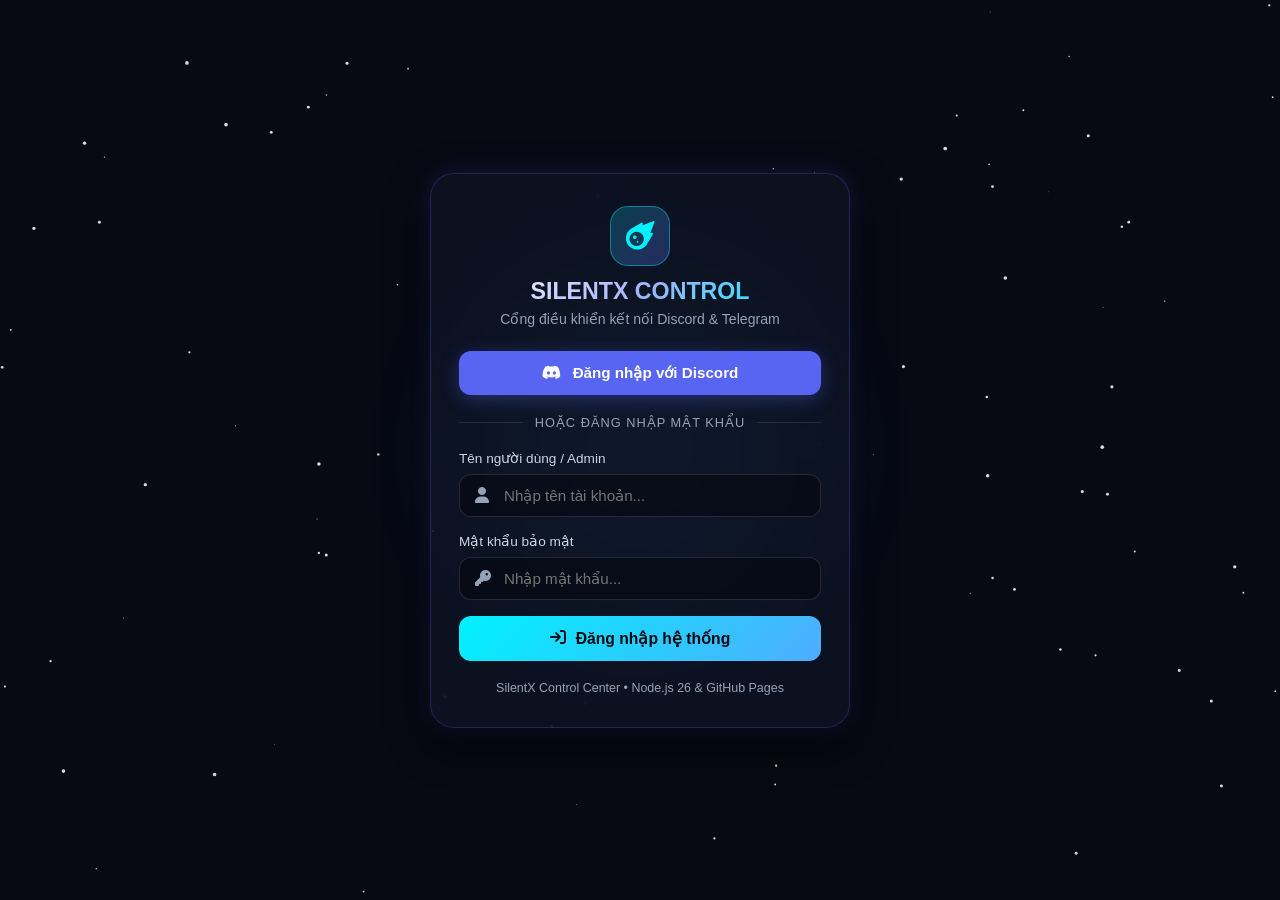
==== commit 19ffe34c: "Revamp login.html with new styles and Discord login Updated the login page with a new design and fun" ====
--- a/login.html
+++ b/login.html
@@ -2,79 +2,355 @@
 <html lang="vi">
 <head>
   <meta charset="UTF-8">
-  <meta name="viewport" content="width=device-width, initial-scale=1.0">
-  <title>Đăng nhập - Cosmic Control Center</title>
-  <link rel="stylesheet" href="style.css">
+  <meta name="viewport" content="width=device-width, initial-scale=1.0, maximum-scale=1.0, user-scalable=no">
+  <title>SilentX Control Center - Đăng nhập</title>
   <link rel="stylesheet" href="https://cdnjs.cloudflare.com/ajax/libs/font-awesome/6.5.1/css/all.min.css">
+  <style>
+    :root {
+      --bg: #070913;
+      --card-bg: rgba(15, 20, 38, 0.75);
+      --border-color: rgba(99, 102, 241, 0.25);
+      --cyan: #00f2fe;
+      --indigo: #6366f1;
+      --discord: #5865F2;
+      --discord-hover: #4752c4;
+      --text-main: #f8fafc;
+      --text-muted: #94a3b8;
+    }
+
+    * {
+      margin: 0;
+      padding: 0;
+      box-sizing: border-box;
+      font-family: -apple-system, BlinkMacSystemFont, "Segoe UI", Roboto, sans-serif;
+    }
+
+    body {
+      background-color: var(--bg);
+      color: var(--text-main);
+      min-height: 100vh;
+      display: flex;
+      align-items: center;
+      justify-content: center;
+      position: relative;
+      overflow-x: hidden;
+      padding: 16px;
+    }
+
+    #galaxy-canvas {
+      position: fixed;
+      top: 0;
+      left: 0;
+      width: 100vw;
+      height: 100vh;
+      z-index: 0;
+      pointer-events: none;
+    }
+
+    .nebula-glow {
+      position: fixed;
+      width: 380px;
+      height: 380px;
+      border-radius: 50%;
+      background: radial-gradient(circle, rgba(99, 102, 241, 0.25) 0%, rgba(0, 242, 254, 0.12) 50%, transparent 75%);
+      filter: blur(50px);
+      z-index: 0;
+      pointer-events: none;
+    }
+
+    .login-container {
+      position: relative;
+      z-index: 10;
+      width: 100%;
+      max-width: 420px;
+      background: var(--card-bg);
+      backdrop-filter: blur(20px);
+      -webkit-backdrop-filter: blur(20px);
+      border: 1px solid var(--border-color);
+      border-radius: 24px;
+      padding: 32px 28px;
+      box-shadow: 0 15px 40px rgba(0, 0, 0, 0.6), 0 0 25px rgba(99, 102, 241, 0.2);
+    }
+
+    .brand-header {
+      text-align: center;
+      margin-bottom: 24px;
+    }
+
+    .brand-icon-box {
+      width: 60px;
+      height: 60px;
+      margin: 0 auto 12px;
+      border-radius: 18px;
+      background: linear-gradient(135deg, rgba(0, 242, 254, 0.2), rgba(99, 102, 241, 0.3));
+      border: 1px solid rgba(0, 242, 254, 0.4);
+      display: flex;
+      align-items: center;
+      justify-content: center;
+      font-size: 1.8rem;
+      color: var(--cyan);
+    }
+
+    .brand-header h1 {
+      font-size: 1.45rem;
+      font-weight: 800;
+      background: linear-gradient(135deg, #ffffff, #a5b4fc, var(--cyan));
+      -webkit-background-clip: text;
+      -webkit-text-fill-color: transparent;
+      margin-bottom: 6px;
+    }
+
+    .brand-header p {
+      font-size: 0.88rem;
+      color: var(--text-muted);
+    }
+
+    .discord-btn {
+      width: 100%;
+      background: var(--discord);
+      color: #ffffff;
+      border: none;
+      padding: 13px 18px;
+      border-radius: 12px;
+      font-size: 0.95rem;
+      font-weight: 600;
+      display: flex;
+      align-items: center;
+      justify-content: center;
+      gap: 12px;
+      cursor: pointer;
+      text-decoration: none;
+      box-shadow: 0 4px 18px rgba(88, 101, 242, 0.35);
+      transition: all 0.25s ease;
+      margin-bottom: 20px;
+    }
+
+    .discord-btn:hover {
+      background: var(--discord-hover);
+      transform: translateY(-2px);
+    }
+
+    .divider {
+      display: flex;
+      align-items: center;
+      text-align: center;
+      color: var(--text-muted);
+      font-size: 0.8rem;
+      margin-bottom: 20px;
+      text-transform: uppercase;
+      letter-spacing: 1px;
+    }
+
+    .divider::before, .divider::after {
+      content: '';
+      flex: 1;
+      border-bottom: 1px solid rgba(255, 255, 255, 0.1);
+    }
+
+    .divider span {
+      padding: 0 12px;
+    }
+
+    .form-group {
+      margin-bottom: 16px;
+    }
+
+    .form-group label {
+      display: block;
+      font-size: 0.85rem;
+      color: #cbd5e1;
+      margin-bottom: 8px;
+    }
+
+    .input-box {
+      position: relative;
+      display: flex;
+      align-items: center;
+    }
+
+    .input-box i {
+      position: absolute;
+      left: 16px;
+      color: var(--text-muted);
+    }
+
+    .input-box input {
+      width: 100%;
+      background: rgba(7, 9, 19, 0.65);
+      border: 1px solid rgba(255, 255, 255, 0.12);
+      border-radius: 12px;
+      padding: 12px 16px 12px 44px;
+      font-size: 0.95rem;
+      color: #ffffff;
+      outline: none;
+    }
+
+    .input-box input:focus {
+      border-color: var(--cyan);
+      box-shadow: 0 0 12px rgba(0, 242, 254, 0.3);
+    }
+
+    .submit-btn {
+      width: 100%;
+      background: linear-gradient(135deg, var(--cyan) 0%, #4facfe 100%);
+      color: #070913;
+      border: none;
+      padding: 13px;
+      border-radius: 12px;
+      font-size: 0.98rem;
+      font-weight: 700;
+      cursor: pointer;
+      display: flex;
+      align-items: center;
+      justify-content: center;
+      gap: 10px;
+      margin-top: 6px;
+    }
+
+    .submit-btn:hover {
+      opacity: 0.92;
+      transform: translateY(-2px);
+    }
+
+    .msg-box {
+      margin-top: 14px;
+      padding: 10px 14px;
+      border-radius: 10px;
+      font-size: 0.85rem;
+      display: none;
+      text-align: center;
+    }
+
+    .msg-box.success {
+      display: block;
+      background: rgba(16, 185, 129, 0.15);
+      border: 1px solid rgba(16, 185, 129, 0.4);
+      color: #34d399;
+    }
+
+    .footer-note {
+      text-align: center;
+      font-size: 0.78rem;
+      color: var(--text-muted);
+      margin-top: 20px;
+    }
+  </style>
 </head>
-<body class="auth-page">
-  <canvas id="galaxy-bg"></canvas>
-
-  <div class="login-wrapper">
-    <div class="glass-card auth-card">
-      <div class="auth-header">
-        <i class="fa-solid fa-meteor brand-icon"></i>
-        <h2>COSMIC CONTROL</h2>
-        <p>Đăng nhập hệ thống điều khiển</p>
+<body>
+  <canvas id="galaxy-canvas"></canvas>
+  <div class="nebula-glow"></div>
+
+  <div class="login-container">
+    <div class="brand-header">
+      <div class="brand-icon-box">
+        <i class="fa-solid fa-meteor"></i>
       </div>
-
-      <form id="login-form">
-        <div class="form-group">
-          <label><i class="fa-solid fa-user"></i> Tên người dùng</label>
-          <input type="text" id="username" placeholder="Nhập admin" required>
+      <h1>SILENTX CONTROL</h1>
+      <p>Cổng điều khiển kết nối Discord & Telegram</p>
+    </div>
+
+    <!-- Nút Đăng nhập Discord -->
+    <a href="#" id="discord-login-btn" class="discord-btn">
+      <i class="fa-brands fa-discord"></i>
+      <span>Đăng nhập với Discord</span>
+    </a>
+
+    <div class="divider">
+      <span>Hoặc đăng nhập mật khẩu</span>
+    </div>
+
+    <form id="login-form">
+      <div class="form-group">
+        <label for="username">Tên người dùng / Admin</label>
+        <div class="input-box">
+          <i class="fa-solid fa-user"></i>
+          <input type="text" id="username" placeholder="Nhập tên tài khoản..." required>
         </div>
-
-        <div class="form-group">
-          <label><i class="fa-solid fa-lock"></i> Mật khẩu</label>
-          <input type="password" id="password" placeholder="Nhập mật khẩu" required>
+      </div>
+
+      <div class="form-group">
+        <label for="password">Mật khẩu bảo mật</label>
+        <div class="input-box">
+          <i class="fa-solid fa-key"></i>
+          <input type="password" id="password" placeholder="Nhập mật khẩu..." required>
         </div>
-
-        <button type="submit" class="btn btn-primary btn-block">
-          <i class="fa-solid fa-right-to-bracket"></i> Đăng nhập
-        </button>
-      </form>
+      </div>
+
+      <button type="submit" class="submit-btn">
+        <i class="fa-solid fa-arrow-right-to-bracket"></i>
+        <span>Đăng nhập hệ thống</span>
+      </button>
+
+      <div id="status-msg" class="msg-box"></div>
+    </form>
+
+    <div class="footer-note">
+      SilentX Control Center • Node.js 26 & GitHub Pages
     </div>
   </div>
 
   <script>
-    // Particle galaxy nhỏ cho login
-    const canvas = document.getElementById('galaxy-bg');
-    if (canvas) {
-      const ctx = canvas.getContext('2d');
-      let w = canvas.width = window.innerWidth;
-      let h = canvas.height = window.innerHeight;
-      const stars = Array.from({ length: 90 }, () => ({
-        x: Math.random() * w,
-        y: Math.random() * h,
-        r: Math.random() * 1.6 + 0.4,
-        speed: Math.random() * 0.4 + 0.1
-      }));
-      function draw() {
-        ctx.clearRect(0,0,w,h);
-        ctx.fillStyle = '#0a0d1a';
-        ctx.fillRect(0,0,w,h);
-        ctx.fillStyle = 'rgba(255,255,255,0.85)';
-        stars.forEach(s => {
-          ctx.beginPath();
-          ctx.arc(s.x, s.y, s.r, 0, Math.PI * 2);
-          ctx.fill();
-          s.y -= s.speed;
-          if (s.y < 0) s.y = h;
-        });
-        requestAnimationFrame(draw);
+    const DISCORD_CLIENT_ID = ""; // Điền Discord Client ID nếu muốn OAuth2 thật
+    const REDIRECT_URI = encodeURIComponent(window.location.origin + window.location.pathname);
+
+    document.getElementById("discord-login-btn").addEventListener("click", (e) => {
+      e.preventDefault();
+      if (DISCORD_CLIENT_ID) {
+        window.location.href = `https://discord.com/api/oauth2/authorize?client_id=${DISCORD_CLIENT_ID}&redirect_uri=${REDIRECT_URI}&response_type=token&scope=identify%20guilds`;
+      } else {
+        const msg = document.getElementById("status-msg");
+        msg.className = "msg-box success";
+        msg.textContent = "Đang cấp quyền truy cập tài khoản Discord...";
+        setTimeout(() => {
+          localStorage.setItem("cosmic_token", "discord_oauth2_verified");
+          localStorage.setItem("cosmic_user", "Discord User");
+          window.location.href = "index.html";
+        }, 700);
       }
-      draw();
-      window.addEventListener('resize', () => {
-        w = canvas.width = window.innerWidth;
-        h = canvas.height = window.innerHeight;
+    });
+
+    document.getElementById("login-form").addEventListener("submit", (e) => {
+      e.preventDefault();
+      const user = document.getElementById("username").value.trim();
+      const msg = document.getElementById("status-msg");
+      msg.className = "msg-box success";
+      msg.textContent = "Đăng nhập thành công! Đang vào bảng điều khiển...";
+      localStorage.setItem("cosmic_token", "panel_token_" + Date.now());
+      localStorage.setItem("cosmic_user", user || "Admin");
+      setTimeout(() => {
+        window.location.href = "index.html";
+      }, 600);
+    });
+
+    // Hiệu ứng Canvas Galaxy
+    const canvas = document.getElementById("galaxy-canvas");
+    const ctx = canvas.getContext("2d");
+    let w = canvas.width = window.innerWidth;
+    let h = canvas.height = window.innerHeight;
+    const stars = Array.from({ length: 90 }, () => ({
+      x: Math.random() * w,
+      y: Math.random() * h,
+      r: Math.random() * 1.6 + 0.3,
+      speed: Math.random() * 0.35 + 0.1
+    }));
+    function draw() {
+      ctx.clearRect(0,0,w,h);
+      ctx.fillStyle = '#070913';
+      ctx.fillRect(0,0,w,h);
+      ctx.fillStyle = 'rgba(255,255,255,0.85)';
+      stars.forEach(s => {
+        ctx.beginPath();
+        ctx.arc(s.x, s.y, s.r, 0, Math.PI * 2);
+        ctx.fill();
+        s.y -= s.speed;
+        if (s.y < 0) s.y = h;
       });
-    }
-
-    document.getElementById('login-form').addEventListener('submit', (e) => {
-      e.preventDefault();
-      localStorage.setItem('cosmic_token', 'logged_in_valid_token');
-      localStorage.setItem('cosmic_user', document.getElementById('username').value);
-      window.location.href = 'index.html';
+      requestAnimationFrame(draw);
+    }
+    draw();
+    window.addEventListener("resize", () => {
+      w = canvas.width = window.innerWidth;
+      h = canvas.height = window.innerHeight;
     });
   </script>
 </body>
